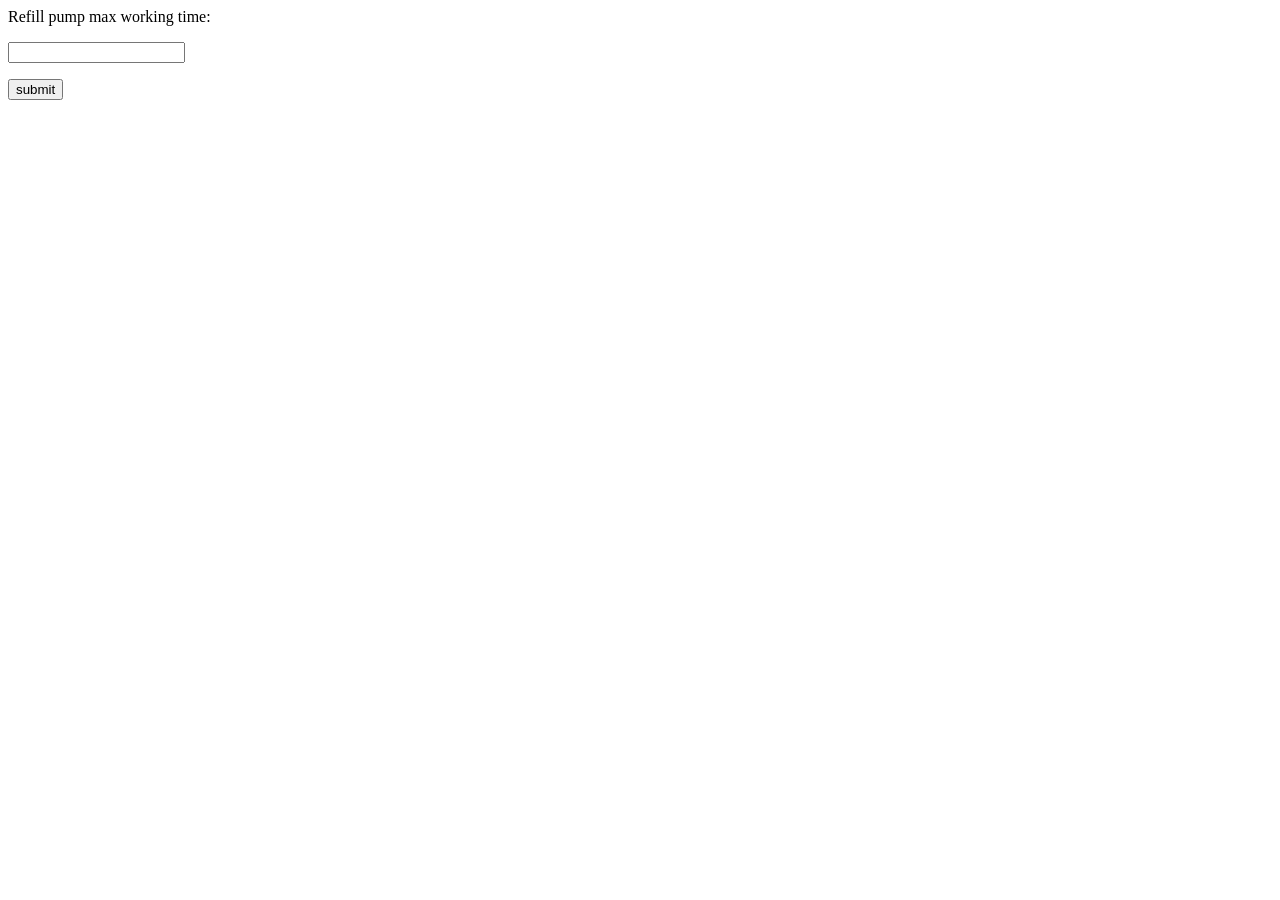
==== server/templates/index.html @ 674aef8f "init flask server" ====
<html>
   <body>
      <form action = "{{ url_for('dupa') }}" method = "post">
          <p>Refill pump max working time:</p>
          <p><input type = "text" name = "refill_pump_max_working_time" /></p>
          <p><input type = "submit" value = "submit" /></p>
      </form>
   </body>
</html>
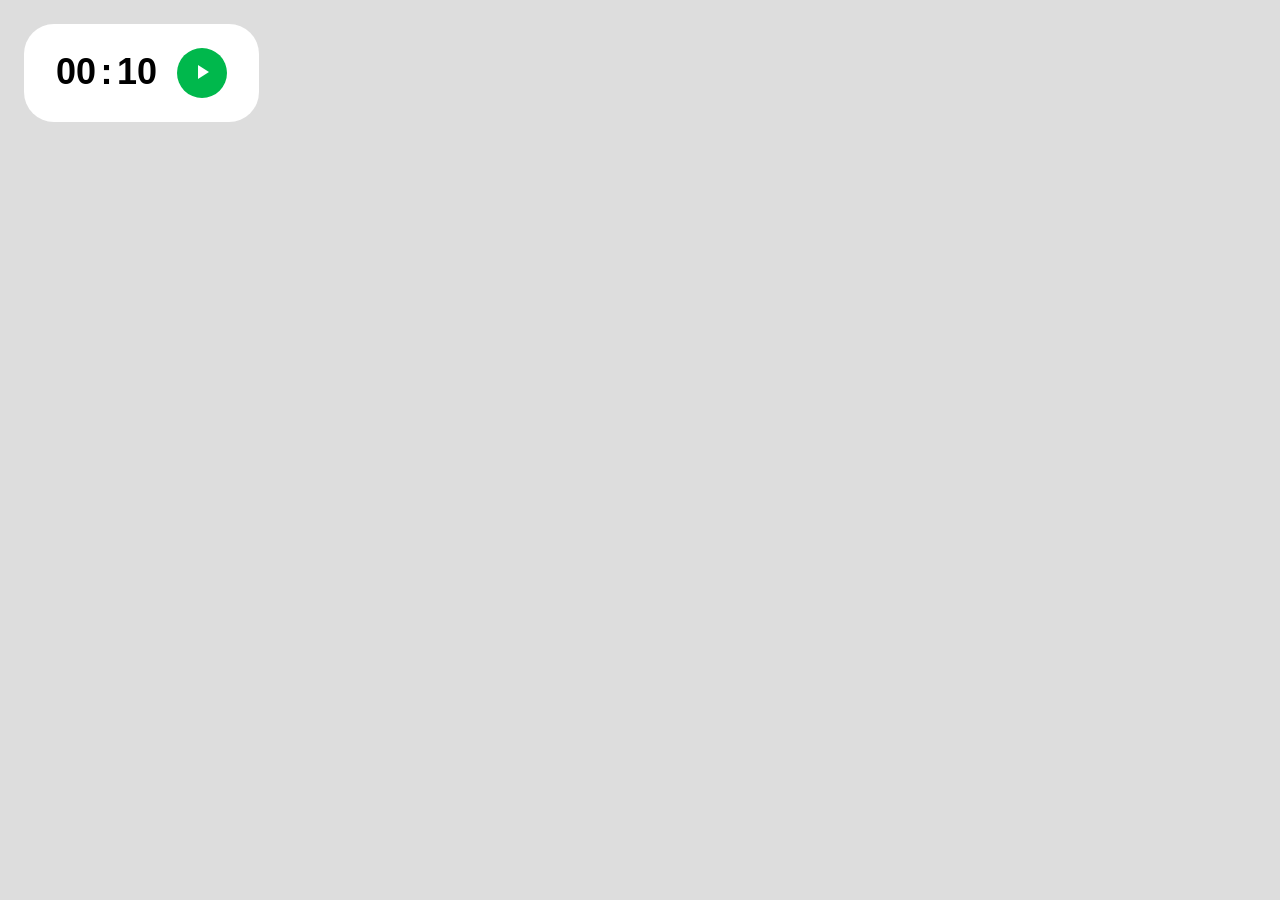
==== commit 0cafe246: "basic endpoint and UI for feeding functionality" ====
--- a/server/templates/index.html
+++ b/server/templates/index.html
@@ -1,9 +1,29 @@
+<!DOCTYPE html>
 <html>
+    <head>
+        <link href="https://fonts.googleapis.com/icon?family=Material+Icons" rel="stylesheet">
+        <link rel="stylesheet" href="css/main.css">
+    </head>
    <body>
-      <form action = "{{ url_for('dupa') }}" method = "post">
-          <p>Refill pump max working time:</p>
-          <p><input type = "text" name = "refill_pump_max_working_time" /></p>
-          <p><input type = "submit" value = "submit" /></p>
-      </form>
+   <div class="timer">
+<!--       <span class="timer__part timer__part&#45;&#45;minutes">00</span>-->
+<!--       <span class="timer__part">:</span>-->
+<!--       <span class="timer__part timer__part&#45;&#45;seconds">00</span>-->
+<!--       <button type="button" class="timer__btn timer__btn&#45;&#45;control timer__btn&#45;&#45;start">-->
+<!--           <span class="material-icons">play_arrow</span>-->
+<!--       </button>-->
+<!--       <button type="button" class="timer__btn timer__btn&#45;&#45;reset">-->
+<!--           <span class="material-icons">timer</span>-->
+<!--       </button>-->
+   </div>
+   <script src="js/main.js" type="module"></script>
+<!--    <button id="feeding_button">Start feeding countdown</button>-->
+<!--    <button id="myButton" style="display:none"><a href="example.com">Button Text</a></button>-->
+<!--    <script>document.getElementById("myButton").style.display = "inline";</script>-->
+<!--      <form action = "{{ url_for('dupa') }}" method = "post">-->
+<!--          <p>Refill pump max working time:</p>-->
+<!--          <p><input type = "text" name = "refill_pump_max_working_time" /></p>-->
+<!--          <p><input type = "submit" value = "submit" /></p>-->
+<!--      </form>-->
    </body>
 </html>
--- a/server/templates/css/main.css
+++ b/server/templates/css/main.css
@@ -0,0 +1,36 @@
+body {
+  background: #dddddd;
+  margin: 24px;
+}
+
+.timer {
+  font-family: sans-serif;
+  display: inline-block;
+  padding: 24px 32px;
+  border-radius: 30px;
+  background: white;
+}
+
+.timer__part {
+  font-size: 36px;
+  font-weight: bold;
+}
+
+.timer__btn {
+  width: 50px;
+  height: 50px;
+  margin-left: 16px;
+  border-radius: 50%;
+  border: none;
+  color: white;
+  background: #8208e6;
+  cursor: pointer;
+}
+
+.timer__btn--start {
+  background: #00b84c;
+}
+
+.timer__btn--stop {
+  background: #ff0256;
+}
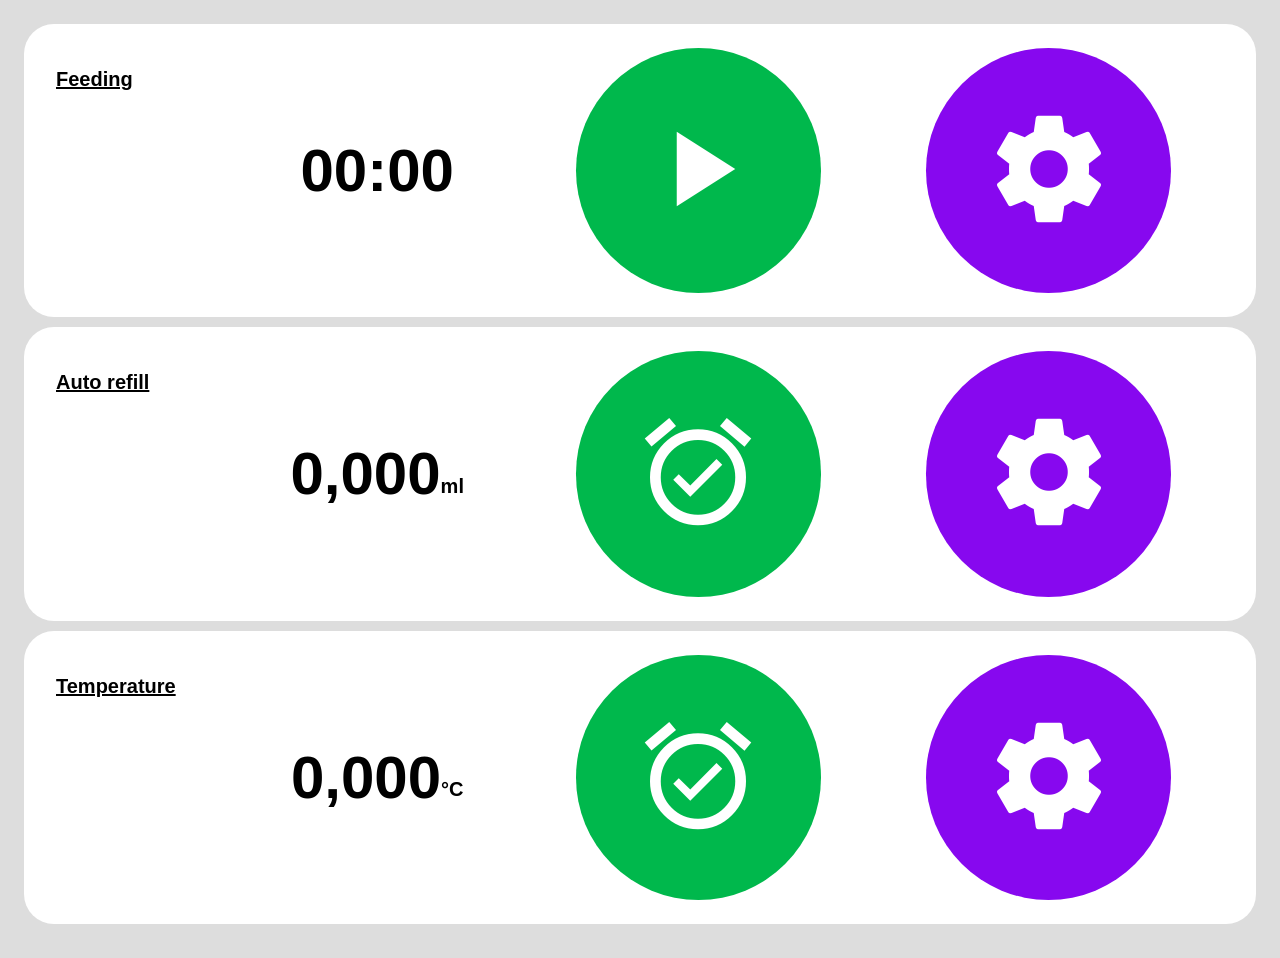
==== commit 8b47961b: "add responsive frontend" ====
--- a/server/templates/index.html
+++ b/server/templates/index.html
@@ -5,25 +5,13 @@
         <link rel="stylesheet" href="css/main.css">
     </head>
    <body>
-   <div class="timer">
-<!--       <span class="timer__part timer__part&#45;&#45;minutes">00</span>-->
-<!--       <span class="timer__part">:</span>-->
-<!--       <span class="timer__part timer__part&#45;&#45;seconds">00</span>-->
-<!--       <button type="button" class="timer__btn timer__btn&#45;&#45;control timer__btn&#45;&#45;start">-->
-<!--           <span class="material-icons">play_arrow</span>-->
-<!--       </button>-->
-<!--       <button type="button" class="timer__btn timer__btn&#45;&#45;reset">-->
-<!--           <span class="material-icons">timer</span>-->
-<!--       </button>-->
-   </div>
-   <script src="js/main.js" type="module"></script>
-<!--    <button id="feeding_button">Start feeding countdown</button>-->
-<!--    <button id="myButton" style="display:none"><a href="example.com">Button Text</a></button>-->
-<!--    <script>document.getElementById("myButton").style.display = "inline";</script>-->
-<!--      <form action = "{{ url_for('dupa') }}" method = "post">-->
-<!--          <p>Refill pump max working time:</p>-->
-<!--          <p><input type = "text" name = "refill_pump_max_working_time" /></p>-->
-<!--          <p><input type = "submit" value = "submit" /></p>-->
-<!--      </form>-->
+    <div class="flex-container">
+        <div class="feeding general__block"></div>
+        <script src="js/feeding.js" type="module"></script>
+        <div class="auto-refill general__block"></div>
+        <script src="js/auto-refill.js" type="module"></script>
+        <div class="temperature general__block"></div>
+        <script src="js/temperature.js" type="module"></script>
+    </div>
    </body>
 </html>
--- a/server/templates/css/main.css
+++ b/server/templates/css/main.css
@@ -3,23 +3,75 @@
   margin: 24px;
 }
 
-.timer {
+.flex-container {
+  display: flex;
+  flex-direction: column;
+  text-align: center;
+  min-height: 500px;
+  flex: 50%;
+  
+}
+
+.general__block {
   font-family: sans-serif;
-  display: inline-block;
+  display: flex;
+  flex-direction: row;
   padding: 24px 32px;
   border-radius: 30px;
   background: white;
+  min-height: 100px;
+  margin-bottom: 10px;
+  flex: 100%;
+  
 }
 
-.timer__part {
-  font-size: 36px;
+.control__text__block {
+  display: flex;
+  align-items: center;
+  justify-content: center;
+  flex: 25%;
+}
+
+.label__text__block {
+  display: flex;
+  width: 100px;
+  margin-left: 0px;
+  font-size: 20px;
+  font-weight: bold;
+  text-decoration: underline;
+  flex: 15%;
+}
+
+.general__button__block {
+  width: 30%;
+  align-items: center;
+  justify-content: center;
+  display: flex;
+  flex: 30%;
+  
+}
+
+.general__text {
+  margin-top: 0px;
+  margin-bottom: 0px;
+  font-size: 60px;
   font-weight: bold;
 }
 
-.timer__btn {
-  width: 50px;
-  height: 50px;
-  margin-left: 16px;
+.general__text__small {
+  margin-top: 30px;
+  margin-bottom: 5px;
+  font-size: 20px;
+  font-weight: bold;
+}
+
+.material-icons {
+  font-size: 10vw;
+}
+
+.general__btn {
+  aspect-ratio : 1 / 1;
+  width: 70%;
   border-radius: 50%;
   border: none;
   color: white;
@@ -34,3 +86,22 @@
 .timer__btn--stop {
   background: #ff0256;
 }
+
+.settings__btn {
+  background: #8708ef;
+  text-decoration: none;
+}
+
+.alarm__btn--inactive {
+  background: #00b84c;
+}
+
+.alarm__btn--active {
+  background: #ff0000;;
+}
+
+a:hover, a:visited, a:link, a:active
+{
+    text-decoration: none;
+    color: white;
+}
